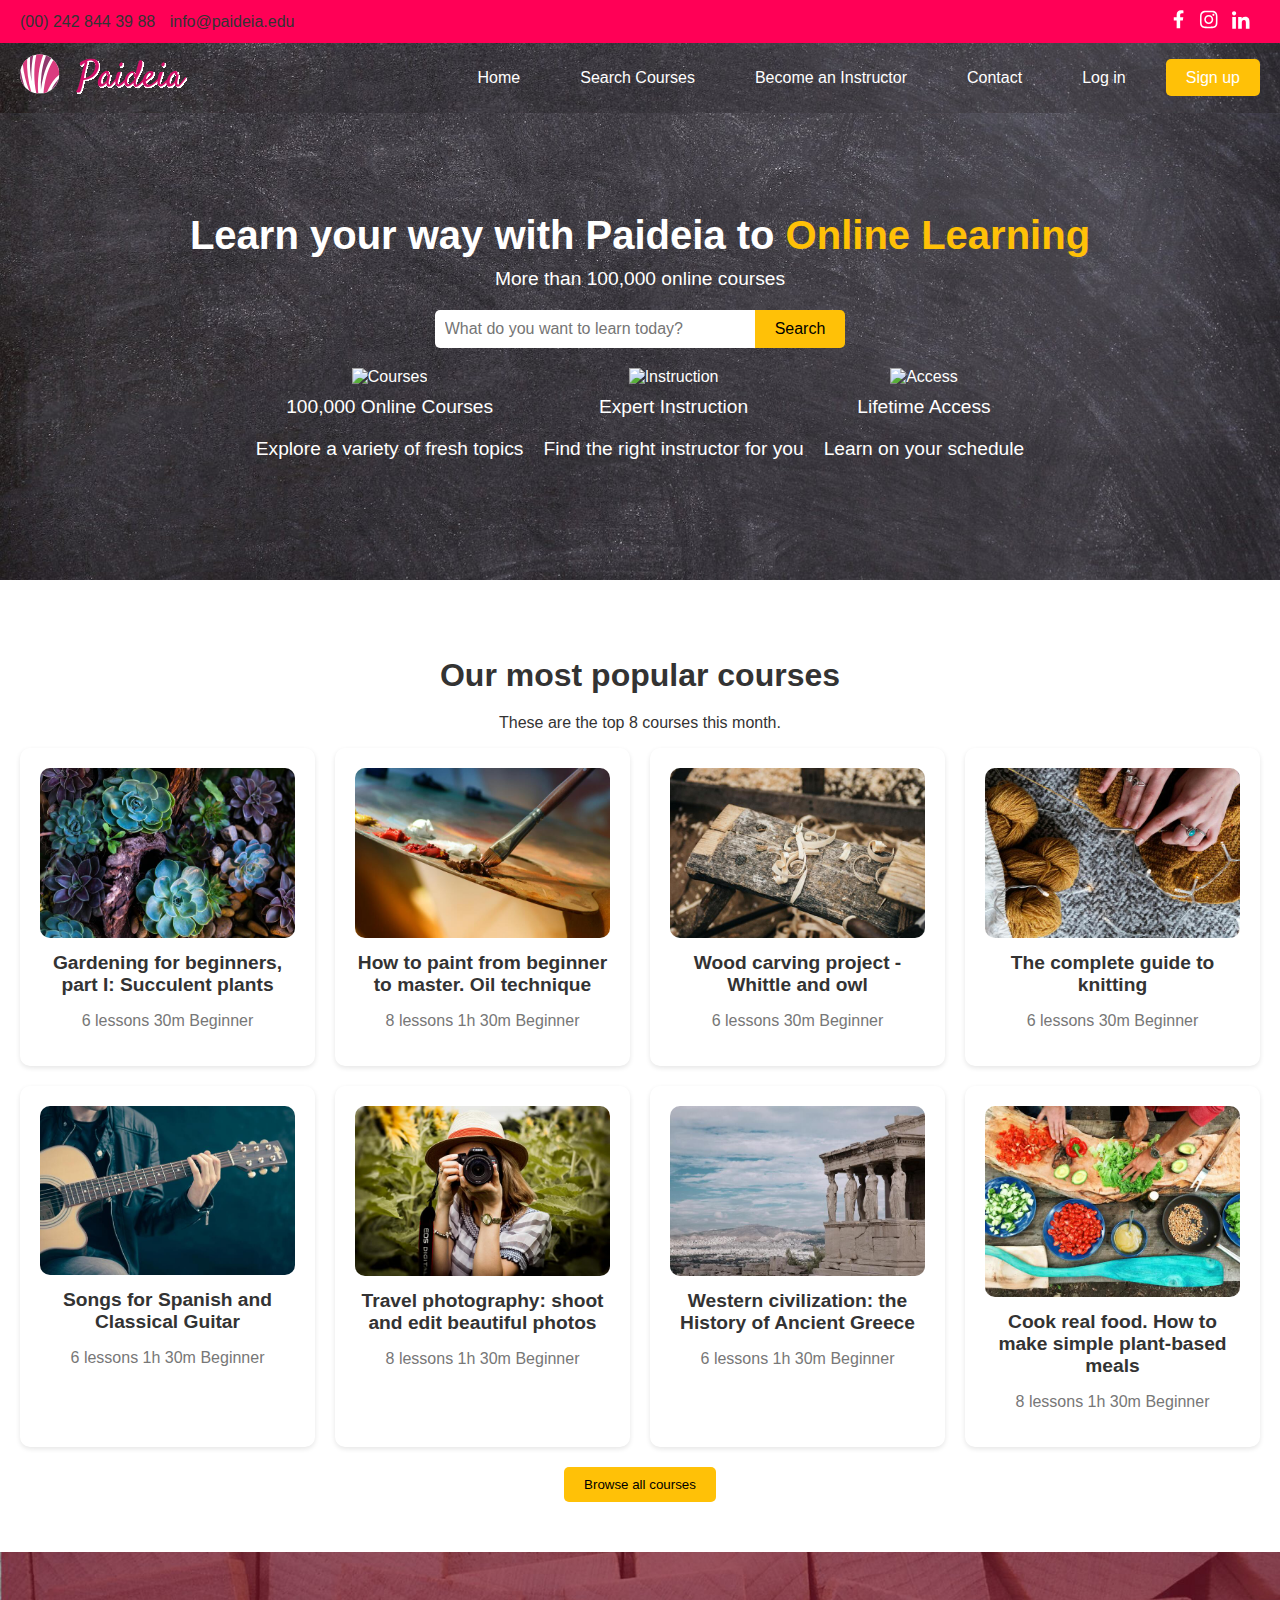
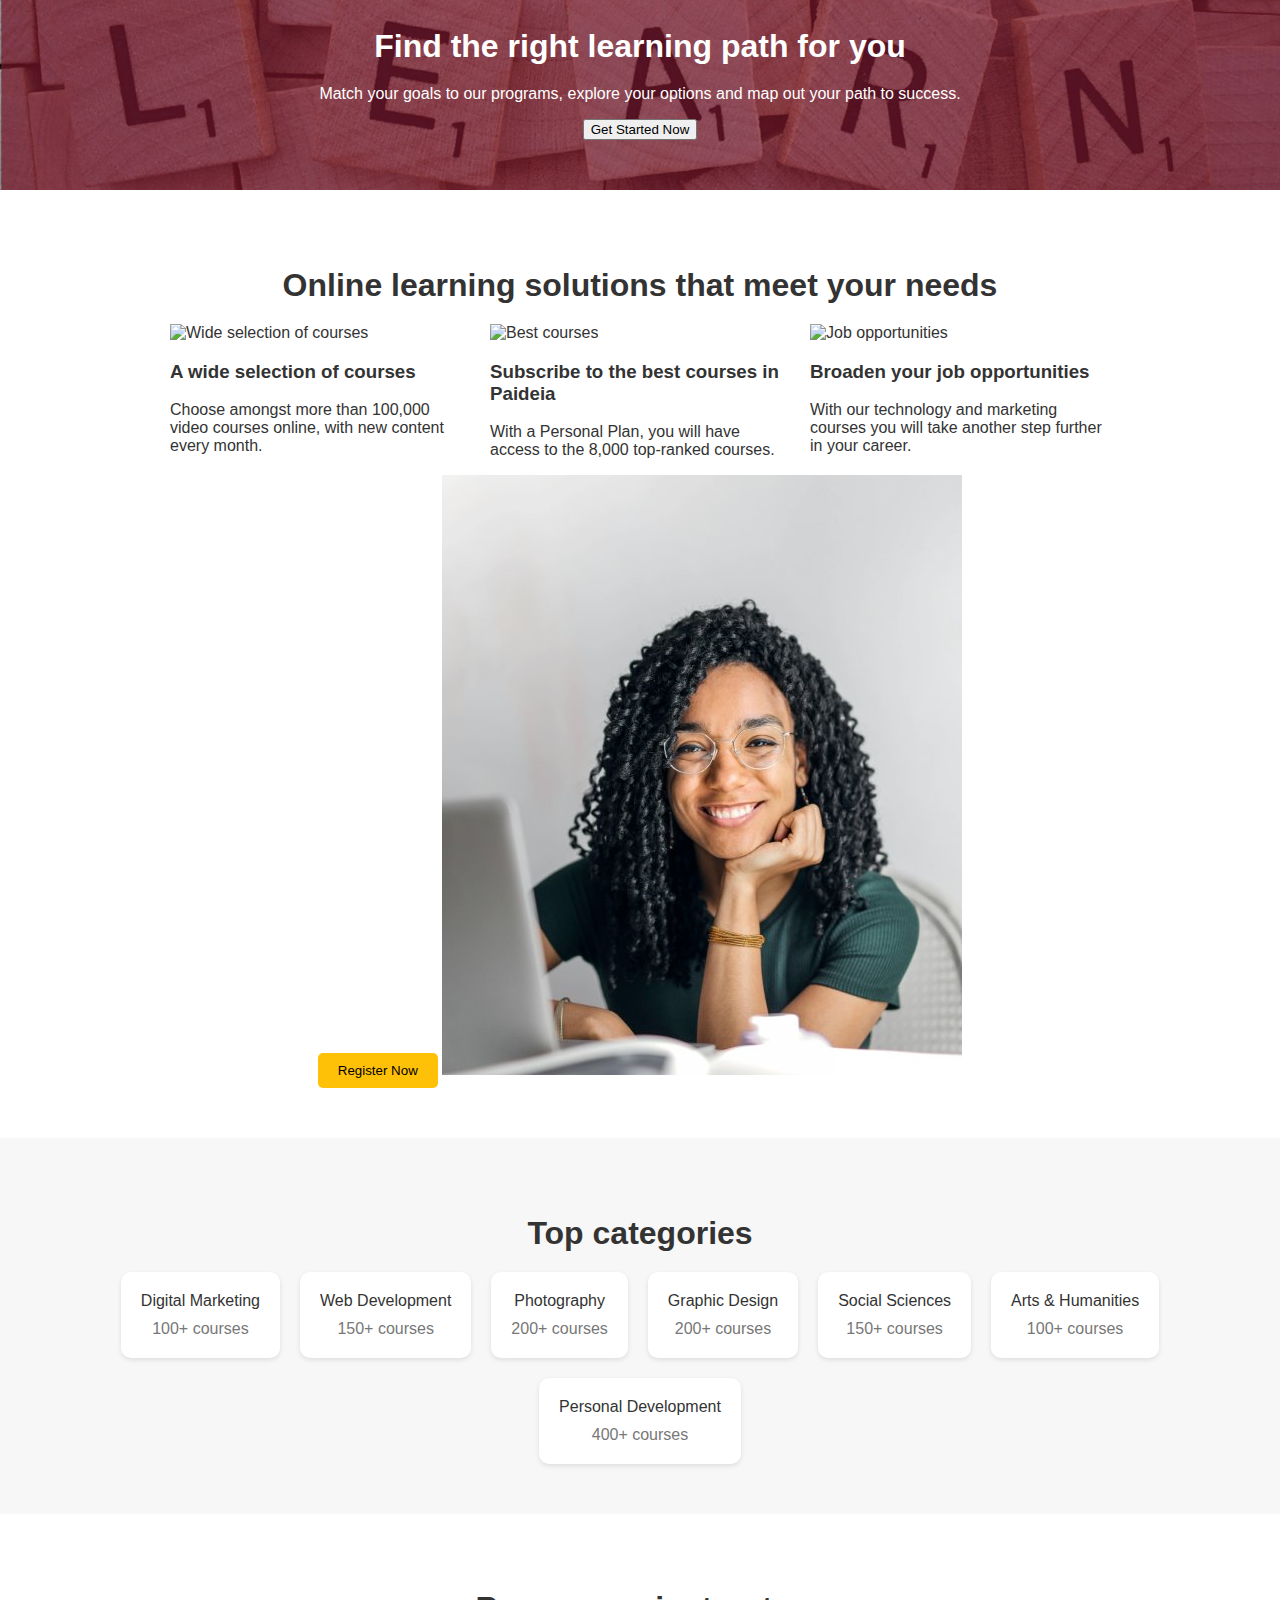
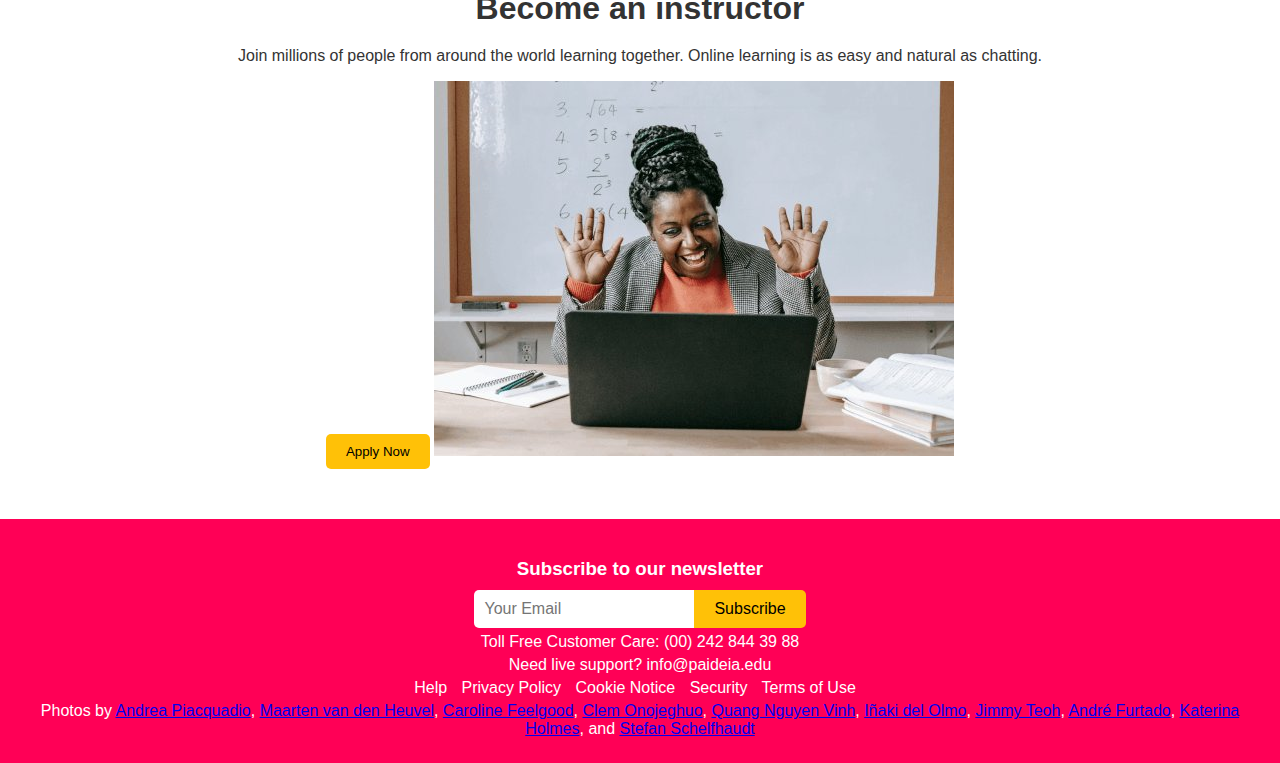
==== index.html @ 55b6c6ba "Initial Commit" ====
<!DOCTYPE html>
<html lang="en">
<head>
    <meta charset="UTF-8">
    <meta name="viewport" content="width=device-width, initial-scale=1.0">
    <title>Paideia - Online Learning</title>
    <link rel="stylesheet" href="css/index.css">
    <link rel="icon" type="image/png" href="img/favicon.png"/>
</head>
<body>
    <header>
        <div class="top-bar">
            <div class="contact-info">
                <span>(00) 242 844 39 88</span>
                <span>info@paideia.edu</span>
            </div>
            <div class="social-media">
                <a href="https://www.facebook.com/paideia"><img src="img/facebook.svg" alt="Facebook"></a>
                <a href="https://www.instagram.com/@paideia"><img src="img/instagram.svg" alt="Instagram"></a>
                <a href="https://www.linkedin.com/paideia"><img src="img/linkedin.svg" alt="LinkedIn"></a>
            </div>
        </div>
        <nav>
            <img src="img/logo-paideia.svg" alt="Paideia Logo" class="logo">
            <ul>
                <li><a href="#">Home</a></li>
                <li><a href="#">Search Courses</a></li>
                <li><a href="become-an-instructor.html">Become an Instructor</a></li>
                <li><a href="contact.html">Contact</a></li>
                <li><a href="#">Log in</a></li>
                <li><a href="#" class="signup">Sign up</a></li>
            </ul>
        </nav>
    </header>
    <main>
        <section class="hero">
            <h1>Learn your way with Paideia to <span>Online Learning</span></h1>
            <p>More than 100,000 online courses</p>
            <form class="search-form">
                <input type="text" placeholder="What do you want to learn today?">
                <button type="submit">Search</button>
            </form>
            <div class="features">
                <div>
                    <img src="img/courses-icon.png" alt="Courses">
                    <p>100,000 Online Courses</p>
                    <p>Explore a variety of fresh topics</p>
                </div>
                <div>
                    <img src="img/instruction-icon.png" alt="Instruction">
                    <p>Expert Instruction</p>
                    <p>Find the right instructor for you</p>
                </div>
                <div>
                    <img src="img/access-icon.png" alt="Access">
                    <p>Lifetime Access</p>
                    <p>Learn on your schedule</p>
                </div>
            </div>
        </section>
        <section class="popular-courses">
            <h2>Our most popular courses</h2>
            <p>These are the top 8 courses this month.</p>
            <div class="courses">
                <div class="course">
                    <img src="img/gardening.jpg" alt="Gardening for beginners">
                    <h3>Gardening for beginners, part I: Succulent plants</h3>
                    <p>6 lessons <span>30m</span> <span>Beginner</span></p>
                </div>
                <div class="course">
                    <img src="img/painting.jpg" alt="How to paint">
                    <h3>How to paint from beginner to master. Oil technique</h3>
                    <p>8 lessons <span>1h 30m</span> <span>Beginner</span></p>
                </div>
                <div class="course">
                    <img src="img/wood-carving.jpg" alt="Wood carving project">
                    <h3>Wood carving project - Whittle and owl</h3>
                    <p>6 lessons <span>30m</span> <span>Beginner</span></p>
                </div>
                <div class="course">
                    <img src="img/knitting.jpg" alt="Knitting">
                    <h3>The complete guide to knitting</h3>
                    <p>6 lessons <span>30m</span> <span>Beginner</span></p>
                </div>
                <div class="course">
                    <img src="img/guitar.jpg" alt="Songs for Spanish and Classical Guitar">
                    <h3>Songs for Spanish and Classical Guitar</h3>
                    <p>6 lessons <span>1h 30m</span> <span>Beginner</span></p>
                </div>
                <div class="course">
                    <img src="img/photography.jpg" alt="Travel photography">
                    <h3>Travel photography: shoot and edit beautiful photos</h3>
                    <p>8 lessons <span>1h 30m</span> <span>Beginner</span></p>
                </div>
                <div class="course">
                    <img src="img/ancient-history.jpg" alt="Western civilization">
                    <h3>Western civilization: the History of Ancient Greece</h3>
                    <p>6 lessons <span>1h 30m</span> <span>Beginner</span></p>
                </div>
                <div class="course">
                    <img src="img/healthy-cooking.jpg" alt="Cook real food">
                    <h3>Cook real food. How to make simple plant-based meals</h3>
                    <p>8 lessons <span>1h 30m</span> <span>Beginner</span></p>
                </div>
            </div>
            <button class="browse-all">Browse all courses</button>
        </section>
        <section class="learning-path">
            <h2>Find the right learning path for you</h2>
            <p>Match your goals to our programs, explore your options and map out your path to success.</p>
            <button>Get Started Now</button>
        </section>
        <section class="solutions">
            <h2>Online learning solutions that meet your needs</h2>
            <div class="solutions-content">
                <div class="solution">
                    <img src="img/selection-icon.png" alt="Wide selection of courses">
                    <h3>A wide selection of courses</h3>
                    <p>Choose amongst more than 100,000 video courses online, with new content every month.</p>
                </div>
                <div class="solution">
                    <img src="img/best-courses-icon.png" alt="Best courses">
                    <h3>Subscribe to the best courses in Paideia</h3>
                    <p>With a Personal Plan, you will have access to the 8,000 top-ranked courses.</p>
                </div>
                <div class="solution">
                    <img src="img/job-opportunities-icon.png" alt="Job opportunities">
                    <h3>Broaden your job opportunities</h3>
                    <p>With our technology and marketing courses you will take another step further in your career.</p>
                </div>
            </div>
            <button class="register-now">Register Now</button>
            <img src="img/student.jpg" alt="Student">
        </section>
        <section class="categories">
            <h2>Top categories</h2>
            <div class="category-list">
                <div class="category">Digital Marketing <span>100+ courses</span></div>
                <div class="category">Web Development <span>150+ courses</span></div>
                <div class="category">Photography <span>200+ courses</span></div>
                <div class="category">Graphic Design <span>200+ courses</span></div>
                <div class="category">Social Sciences <span>150+ courses</span></div>
                <div class="category">Arts & Humanities <span>100+ courses</span></div>
                <div class="category">Personal Development <span>400+ courses</span></div>
            </div>
        </section>
        <section class="instructor">
            <h2>Become an instructor</h2>
            <p>Join millions of people from around the world learning together. Online learning is as easy and natural as chatting.</p>
            <button>Apply Now</button>
            <img src="img/instructor.jpg" alt="Instructor">
        </section>
    </main>
    <footer>
        <div class="newsletter">
            <h3>Subscribe to our newsletter</h3>
            <form class="newsletter-form">
                <input type="email" placeholder="Your Email">
                <button type="submit">Subscribe</button>
            </form>
        </div>
        <div class="footer-info">
            <p>Toll Free Customer Care: (00) 242 844 39 88</p>
            <p>Need live support? info@paideia.edu</p>
        </div>
        <div class="footer-links">
            <a href="#">Help</a>
            <a href="#">Privacy Policy</a>
            <a href="#">Cookie Notice</a>
            <a href="#">Security</a>
            <a href="#">Terms of Use</a>
        </div>
        <div class="photo-credits">
            <p>Photos by
                <a href="https://www.pexels.com/es-es/foto/feliz-mujer-etnica-sentada-a-la-mesa-con-el-portatil-3769021/">Andrea Piacquadio</a>, 
                <a href="https://www.pexels.com/es-es/foto/persona-sosteniendo-vegetales-en-rodajas-2284166/">Maarten van den Heuvel</a>, 
                <a href="https://www.pexels.com/es-es/foto/foto-de-persona-sosteniendo-rollo-de-hilo-marron-3654772/">Caroline Feelgood</a>, 
                <a href="https://www.pexels.com/es-es/foto/triturar-madera-marron-175709/">Clem Onojeghuo</a>, 
                <a href="https://www.pexels.com/es-es/foto/plantas-suculentas-verdes-y-moradas-2132240/">Quang Nguyen Vinh</a>, 
                <a href="https://www.pexels.com/es-es/foto/fotografia-de-foco-superficial-de-pincel-102127/">Iñaki del Olmo</a>, 
                <a href="https://www.pexels.com/es-es/foto/templo-griego-antiguo-951531/">Jimmy Teoh</a>, 
                <a href="https://www.pexels.com/es-es/foto/fotografia-de-enfoque-selectivo-de-mujer-sosteniendo-camara-reflex-digital-1264210/">André Furtado</a>, 
                <a href="https://www.pexels.com/es-es/foto/hombre-en-chaqueta-de-traje-marron-con-anteojos-con-marco-negro-5212317/">Katerina Holmes</a>, and
                <a href="https://www.pexels.com/es-es/foto/feliz-mujer-negra-usando-laptop-para-trabajo-en-linea-5905713/">Stefan Schelfhaudt</a>
            </p>
        </div>
    </footer>
</body>
</html>
---- css/index.css ----
body {
    margin: 0;
    font-family: 'Arial', sans-serif;
    color: #333;
}

.top-bar {
    background-color: #f7f7f7;
    padding: 10px 20px;
    display: flex;
    justify-content: space-between;
    align-items: center;
}

.contact-info span, .social-media a {
    margin-right: 10px;
}

header .top-bar {
    background-color: #ff0056;
}

nav {
    padding: 10px 20px;
    display: flex;
    justify-content: space-between;
    align-items: center;
}

nav .logo {
    height: 50px;
}

nav ul {
    list-style: none;
    margin: 0;
    padding: 0;
    display: flex;
    gap: 20px;
}

nav ul li a {
    color: #fff;
    text-decoration: none;
    padding: 10px 20px;
}

nav ul li a.signup {
    background-color: #ffc107;
    border-radius: 5px;
}

.hero {
    text-align: center;
    padding: 100px 20px;
    color: #fff;
}

.hero, header nav {
    background-image: url('../img/blackboard.jpg');
    background-size: cover;
    background-position: center;
}

.hero h1 {
    font-size: 2.5em;
    margin: 0;
}

.hero h1 span {
    color: #ffc107;
}

.hero p {
    font-size: 1.2em;
    margin: 10px 0 20px;
}

.search-form {
    display: flex;
    justify-content: center;
    margin-bottom: 20px;
}

.search-form input {
    padding: 10px;
    font-size: 1em;
    width: 300px;
    border: none;
    border-radius: 5px 0 0 5px;
}

.search-form button {
    padding: 10px 20px;
    font-size: 1em;
    background-color: #ffc107;
    border: none;
    border-radius: 0 5px 5px 0;
    cursor: pointer;
}

.features {
    display: flex;
    justify-content: center;
    gap: 20px;
    margin-top: 20px;
}

.features div {
    text-align: center;
}

.features img {
    width: 50px;
    height: 50px;
}

.popular-courses {
    padding: 50px 20px;
    text-align: center;
}

.popular-courses h2 {
    font-size: 2em;
    margin-bottom: 20px;
}

.courses {
    display: grid;
    grid-template-columns: repeat(auto-fit, minmax(250px, 1fr));
    gap: 20px;
}

.course {
    background-color: #fff;
    padding: 20px;
    border-radius: 10px;
    box-shadow: 0 2px 5px rgba(0, 0, 0, 0.1);
}

.course img {
    width: 100%;
    border-radius: 10px;
}

.course h3 {
    font-size: 1.2em;
    margin: 10px 0;
}

.course p {
    color: #777;
}

.browse-all {
    padding: 10px 20px;
    background-color: #ffc107;
    border: none;
    border-radius: 5px;
    cursor: pointer;
    margin-top: 20px;
}

.learning-path {
    background-image: url(../img/learn-path.jpg);
    background-size: cover;
    background-position: center;
    padding: 50px 20px;
    text-align: center;
    color: white;
}

.learning-path h2 {
    font-size: 2em;
    margin-bottom: 20px;
}

.solutions {
    padding: 50px 20px;
    text-align: center;
}

.solutions h2 {
    font-size: 2em;
    margin-bottom: 20px;
}

.solutions-content {
    display: flex;
    justify-content: center;
    gap: 20px;
    flex-wrap: wrap;
}

.solution {
    max-width: 300px;
    text-align: left;
}

.solution img {
    width: 50px;
    height: 50px;
}

.register-now {
    padding: 10px 20px;
    background-color: #ffc107;
    border: none;
    border-radius: 5px;
    cursor: pointer;
    margin-top: 20px;
}

.categories {
    background-color: #f7f7f7;
    padding: 50px 20px;
    text-align: center;
}

.categories h2 {
    font-size: 2em;
    margin-bottom: 20px;
}

.category-list {
    display: flex;
    justify-content: center;
    gap: 20px;
    flex-wrap: wrap;
}

.category {
    background-color: #fff;
    padding: 20px;
    border-radius: 10px;
    box-shadow: 0 2px 5px rgba(0, 0, 0, 0.1);
    max-width: 200px;
    text-align: center;
}

.category span {
    display: block;
    color: #777;
    margin-top: 10px;
}

.instructor {
    padding: 50px 20px;
    text-align: center;
}

.instructor h2 {
    font-size: 2em;
    margin-bottom: 20px;
}

.instructor button {
    padding: 10px 20px;
    background-color: #ffc107;
    border: none;
    border-radius: 5px;
    cursor: pointer;
    margin-top: 20px;
}

footer {
    background-color: #ff0056;
    color: #fff;
    padding: 20px;
    text-align: center;
}

.newsletter {
    display: flex;
    flex-direction: column;
    align-items: center;
}

.newsletter h3 {
    margin-bottom: 10px;
}

.newsletter-form {
    display: flex;
}

.newsletter-form input {
    padding: 10px;
    font-size: 1em;
    width: 200px;
    border: none;
    border-radius: 5px 0 0 5px;
}

.newsletter-form button {
    padding: 10px 20px;
    font-size: 1em;
    background-color: #ffc107;
    border: none;
    border-radius: 0 5px 5px 0;
    cursor: pointer;
}

.footer-info p, .footer-links a, .photo-credits p {
    margin: 5px 0;
}

.footer-links a {
    color: #fff;
    text-decoration: none;
    margin-right: 10px;
}

.footer-links a:hover {
    text-decoration: underline;
}
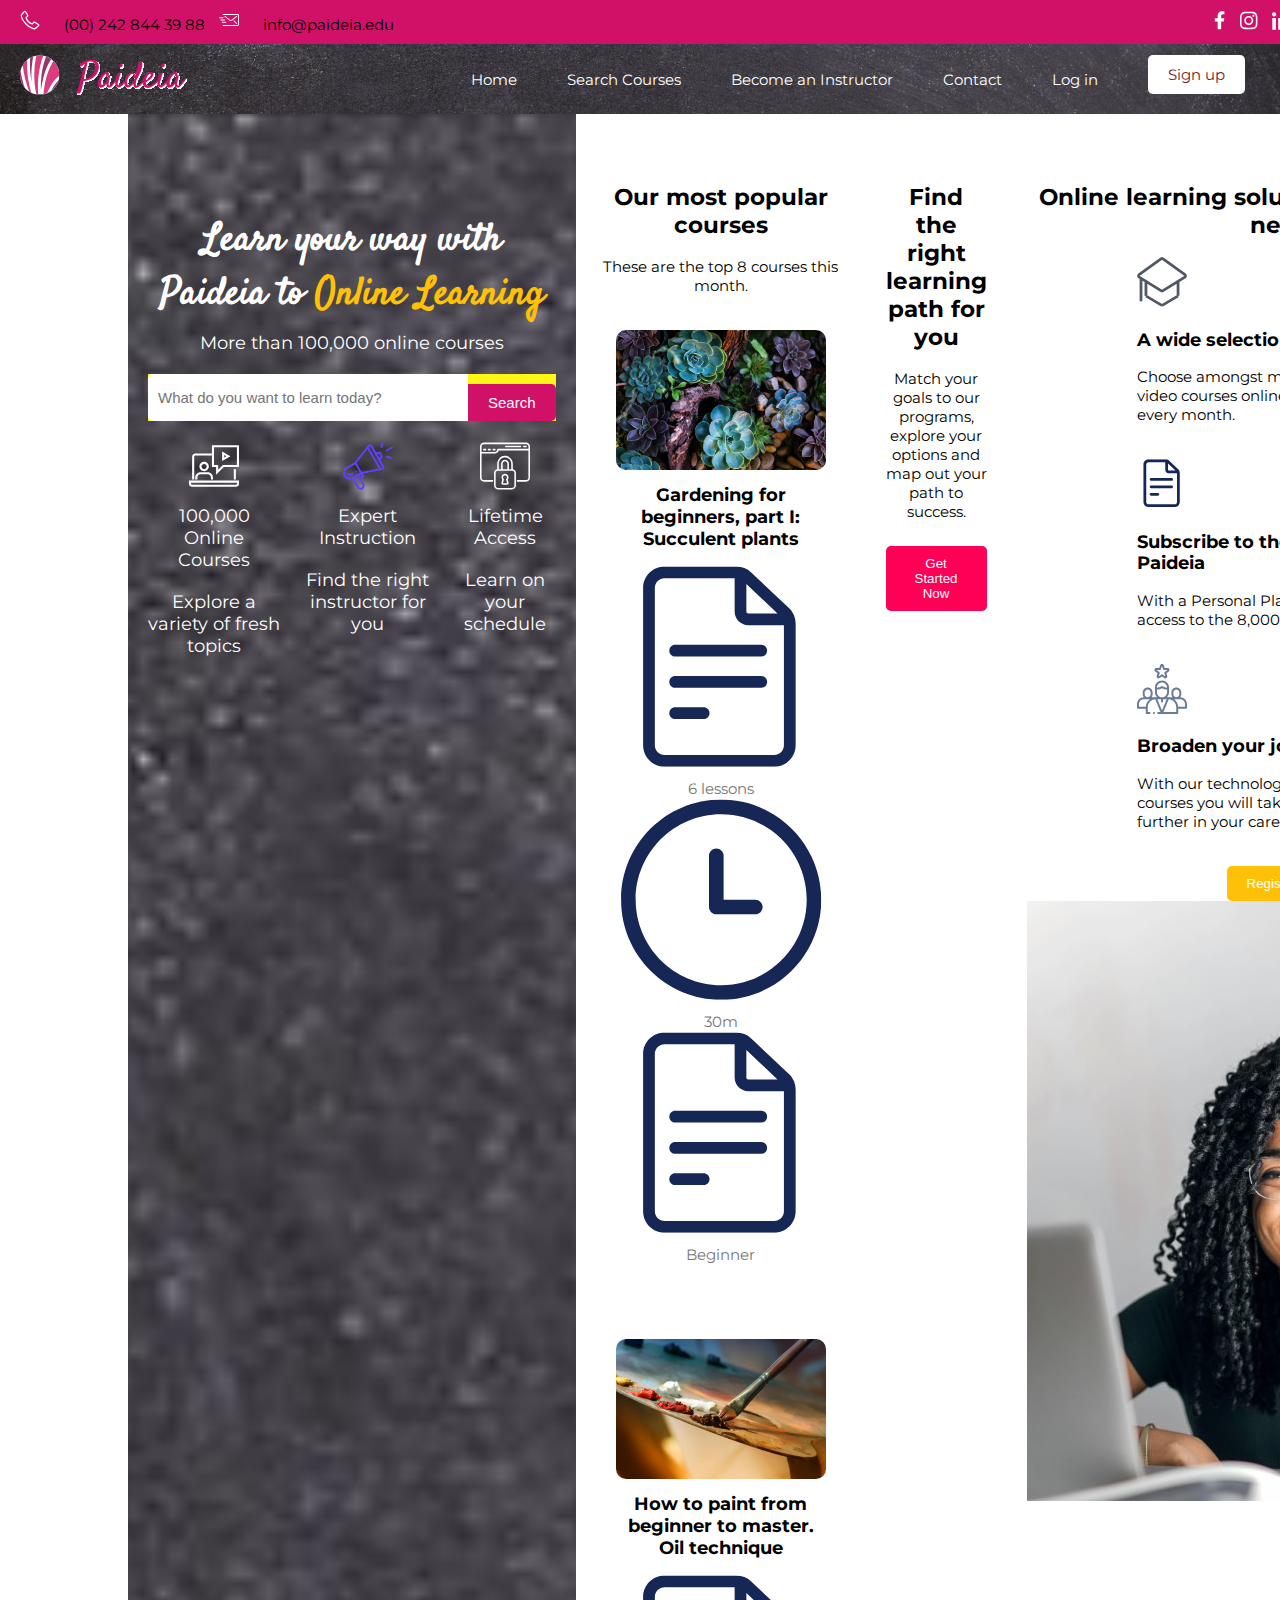
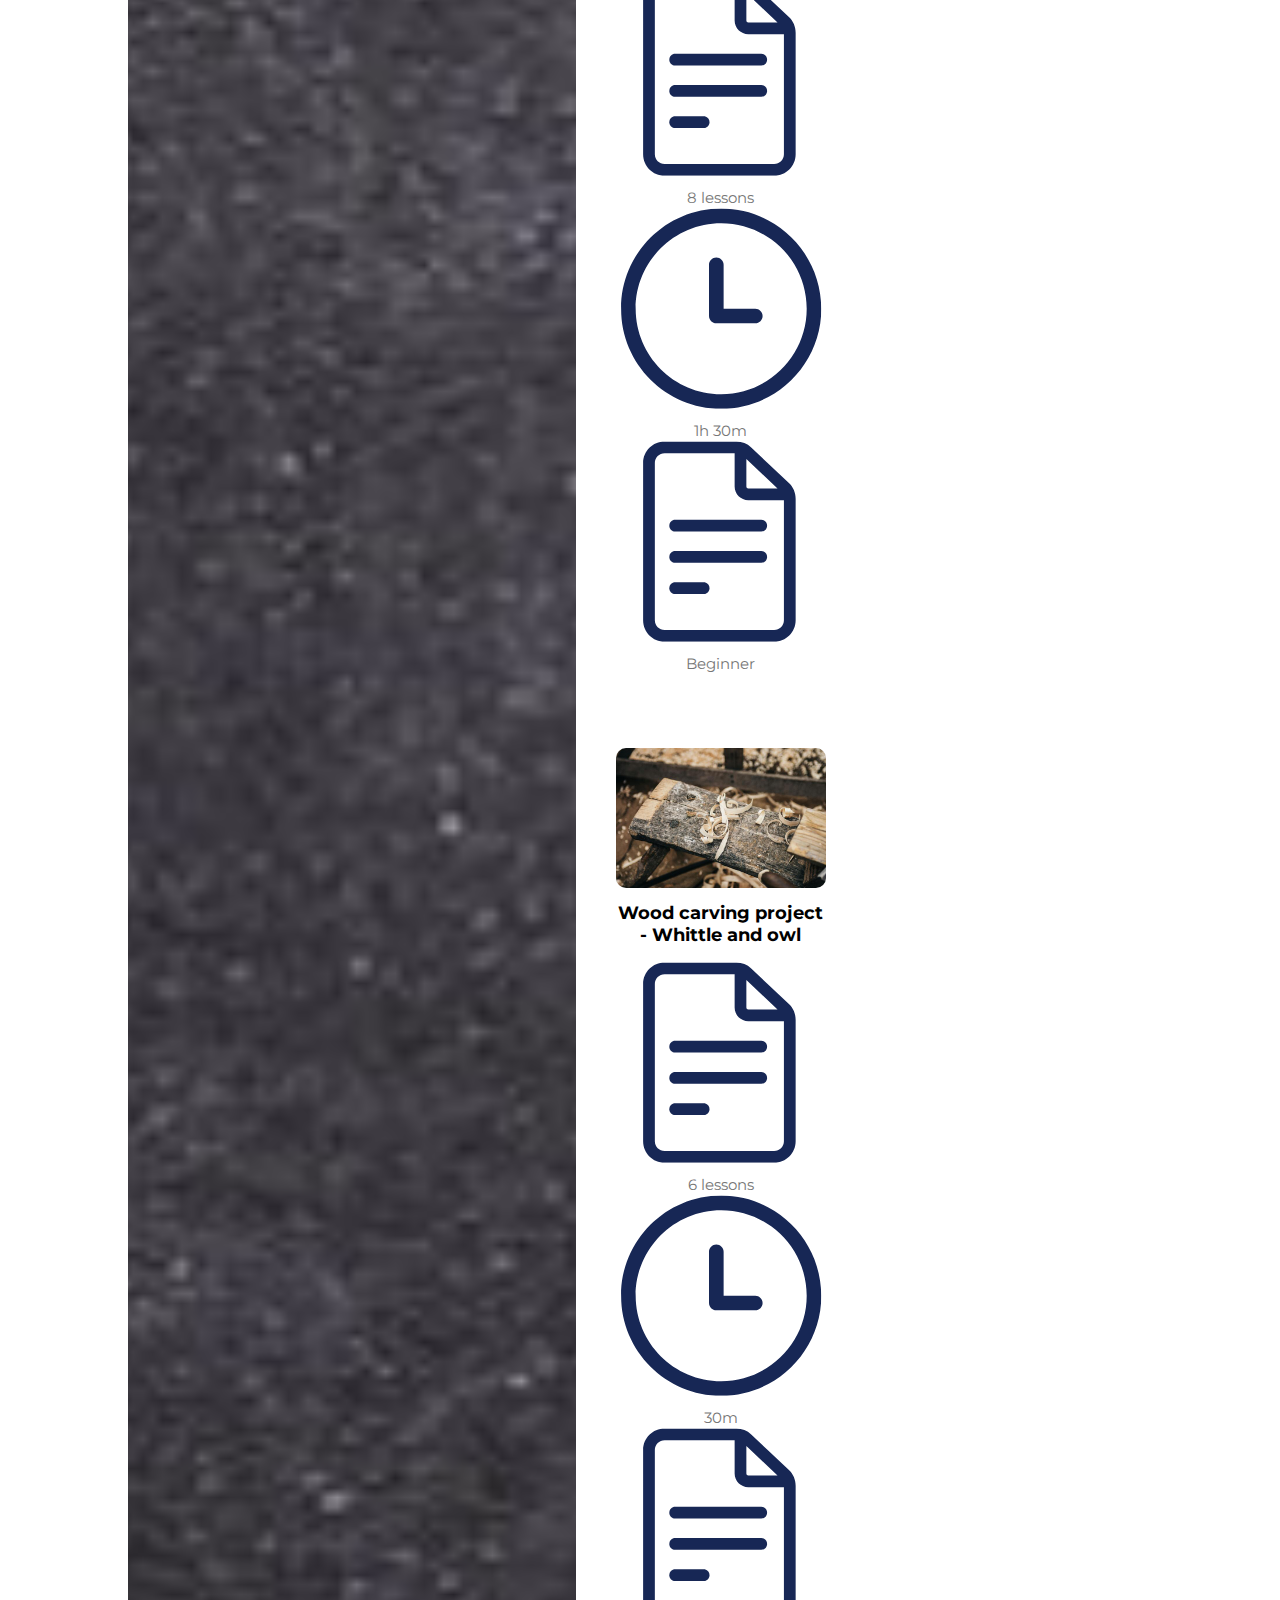
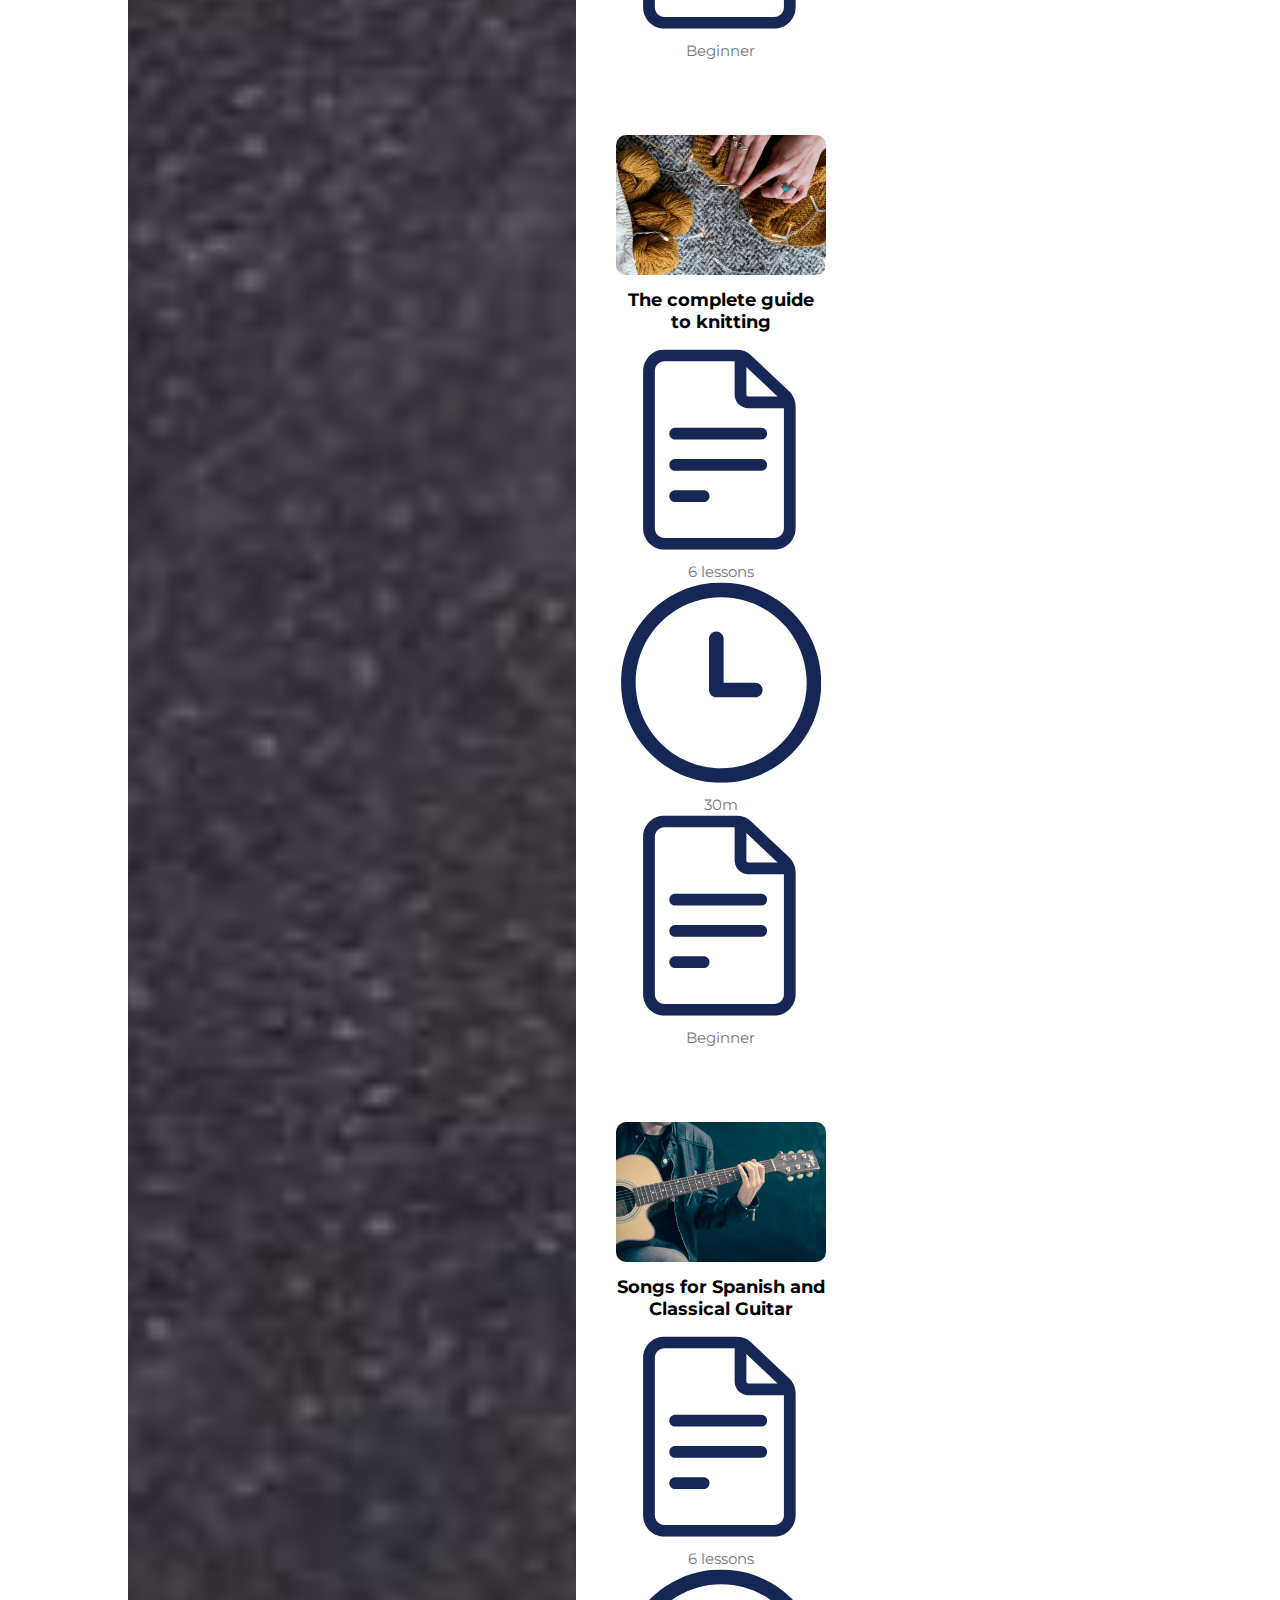
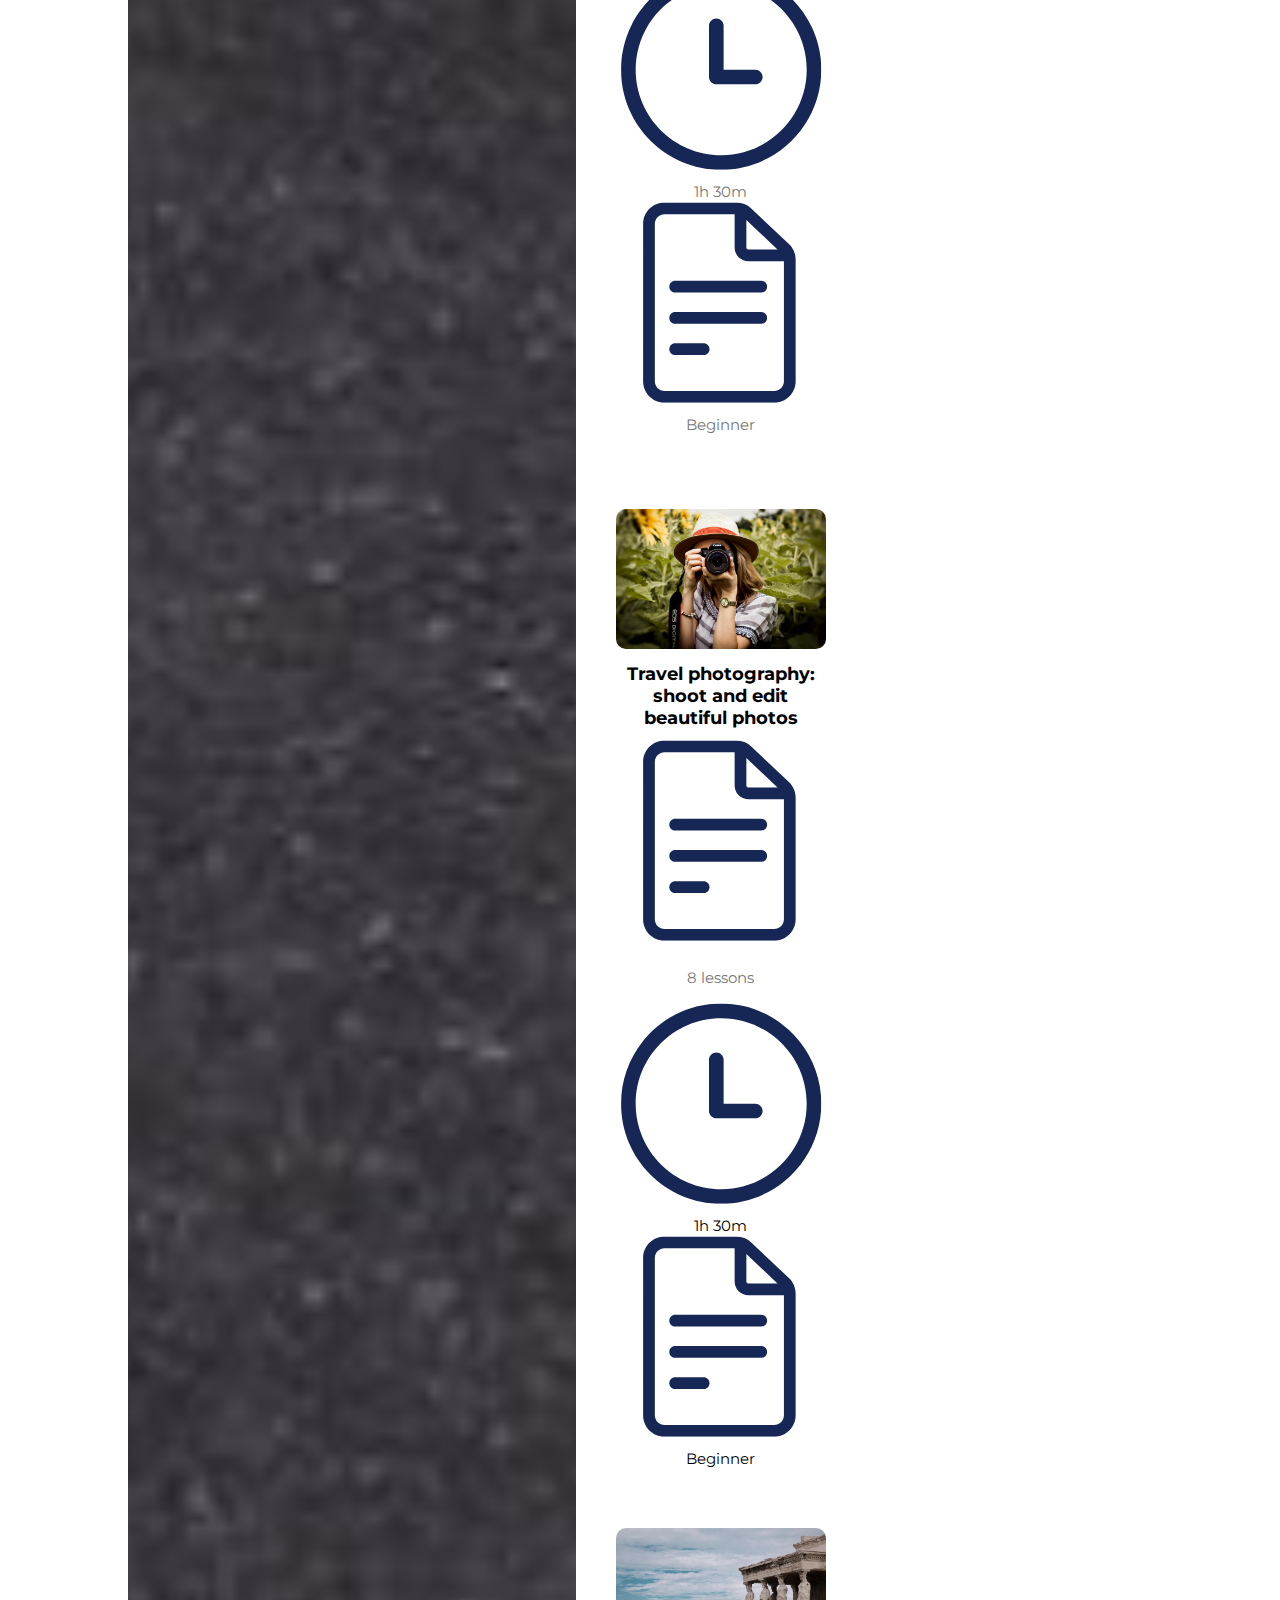
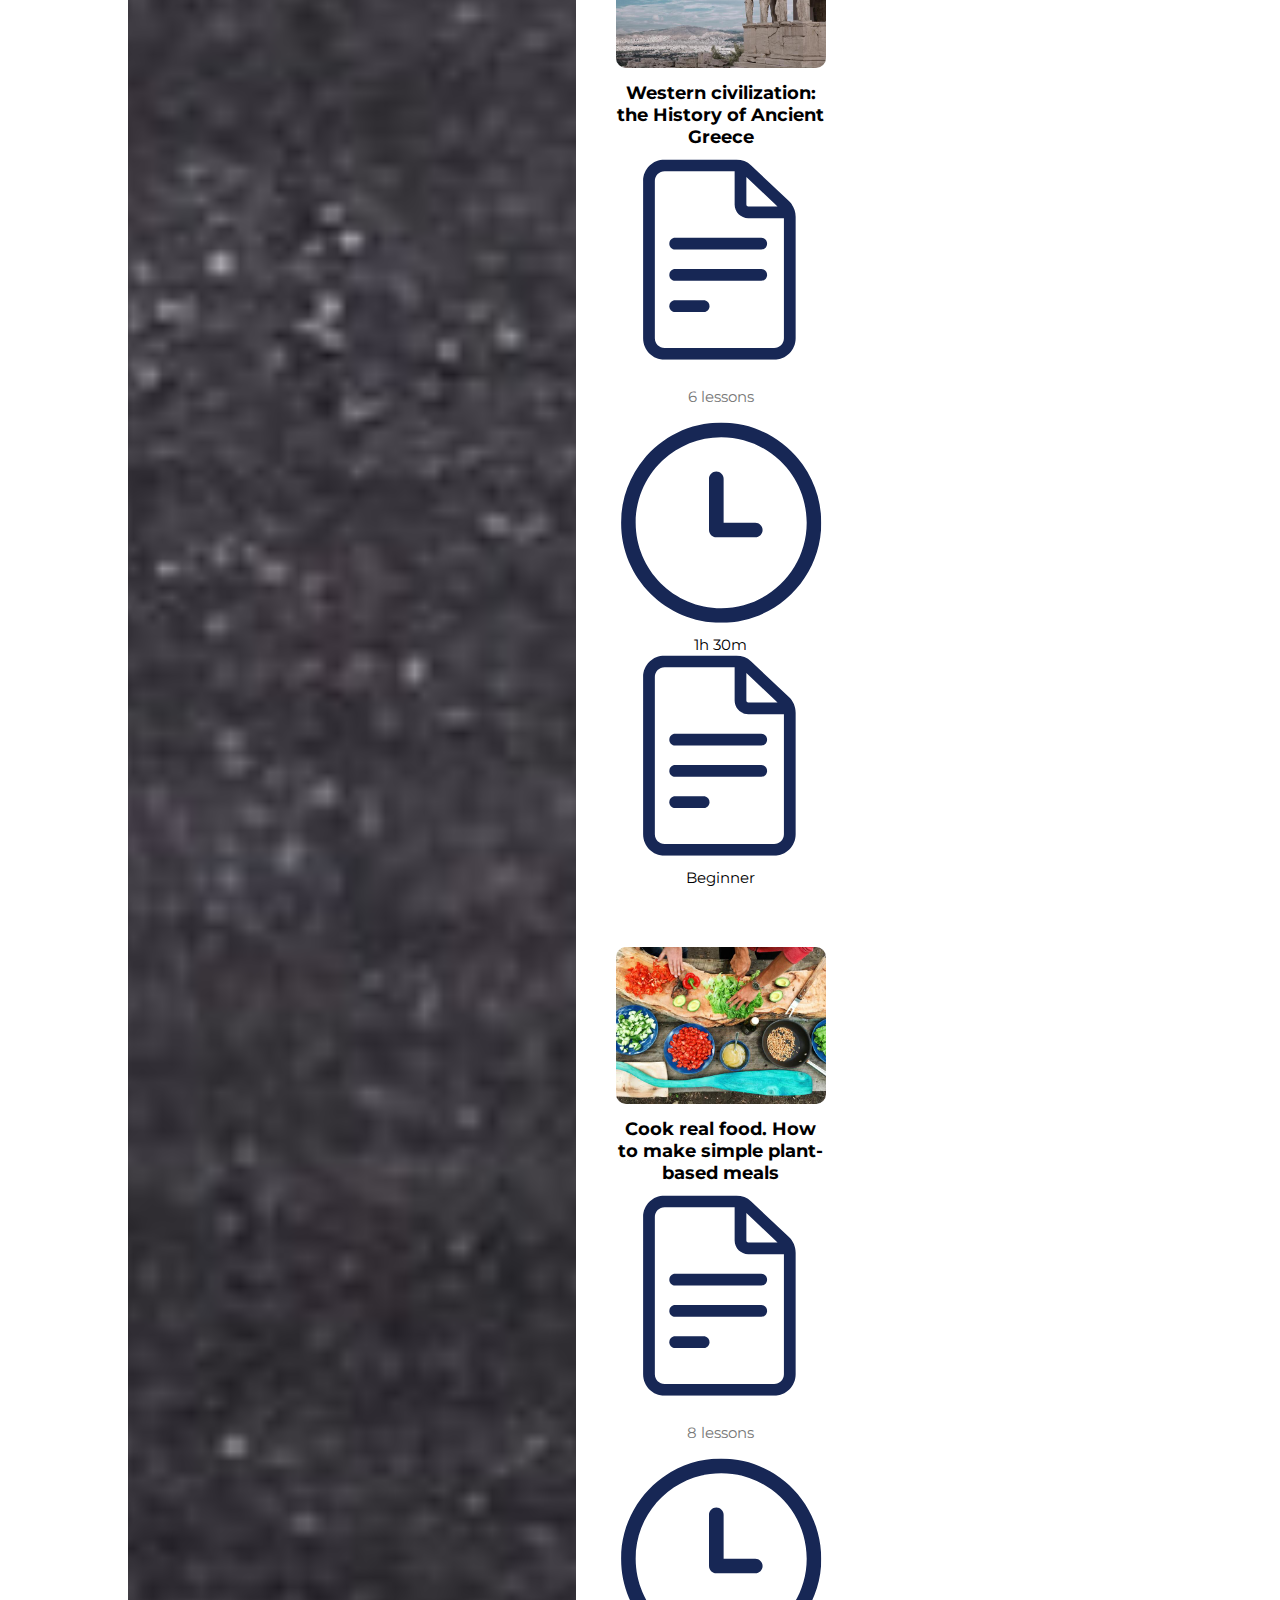
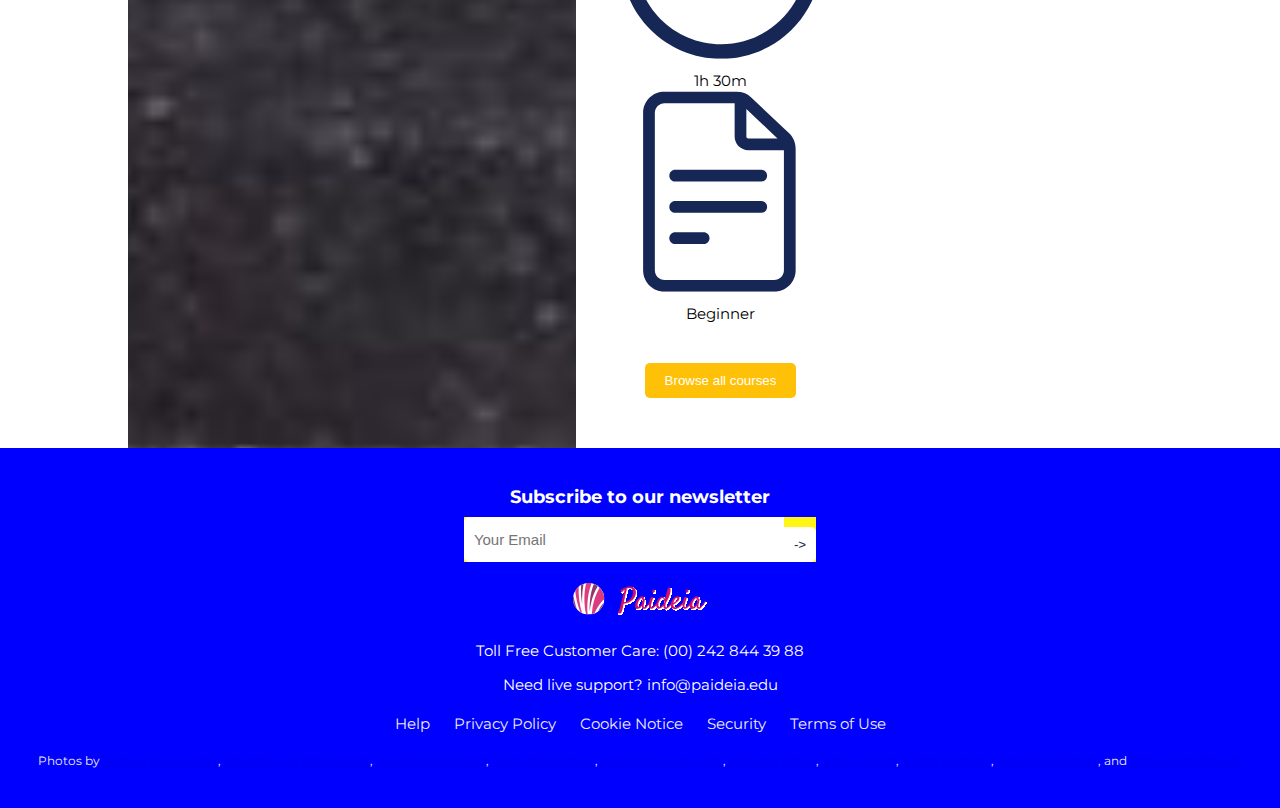
==== commit 38674bcf: "Test commit" ====
--- a/index.html
+++ b/index.html
@@ -4,14 +4,20 @@
     <meta charset="UTF-8">
     <meta name="viewport" content="width=device-width, initial-scale=1.0">
     <title>Paideia - Online Learning</title>
-    <link rel="stylesheet" href="css/index.css">
-    <link rel="icon" type="image/png" href="img/favicon.png"/>
+    <link rel="stylesheet" href="css/estilos.css">
+    <link rel="icon" type="image/png" href="img/favicon.png">
+    <link rel="preconnect" href="https://fonts.googleapis.com">
+    <link rel="preconnect" href="https://fonts.gstatic.com" crossorigin>
+    <link href="https://fonts.googleapis.com/css2?family=Montserrat:wght@400,500,700&display=swap" rel="stylesheet">
+    <link href="https://fonts.googleapis.com/css2?family=Satisfy&display=swap" rel="stylesheet">
 </head>
 <body>
     <header>
         <div class="top-bar">
             <div class="contact-info">
+                <img src="img/phone.svg" alt="Phone icon">
                 <span>(00) 242 844 39 88</span>
+                <img src="img/mail.svg" alt="Mail icon">
                 <span>info@paideia.edu</span>
             </div>
             <div class="social-media">
@@ -24,7 +30,7 @@
             <img src="img/logo-paideia.svg" alt="Paideia Logo" class="logo">
             <ul>
                 <li><a href="#">Home</a></li>
-                <li><a href="#">Search Courses</a></li>
+                <li><a href="#search-form">Search Courses</a></li>
                 <li><a href="become-an-instructor.html">Become an Instructor</a></li>
                 <li><a href="contact.html">Contact</a></li>
                 <li><a href="#">Log in</a></li>
@@ -42,17 +48,17 @@
             </form>
             <div class="features">
                 <div>
-                    <img src="img/courses-icon.png" alt="Courses">
+                    <img src="img/online-training.svg" alt="Courses">
                     <p>100,000 Online Courses</p>
                     <p>Explore a variety of fresh topics</p>
                 </div>
                 <div>
-                    <img src="img/instruction-icon.png" alt="Instruction">
+                    <img src="img/promotion.svg" alt="Instruction">
                     <p>Expert Instruction</p>
                     <p>Find the right instructor for you</p>
                 </div>
                 <div>
-                    <img src="img/access-icon.png" alt="Access">
+                    <img src="img/access.svg" alt="Access">
                     <p>Lifetime Access</p>
                     <p>Learn on your schedule</p>
                 </div>
@@ -65,42 +71,87 @@
                 <div class="course">
                     <img src="img/gardening.jpg" alt="Gardening for beginners">
                     <h3>Gardening for beginners, part I: Succulent plants</h3>
-                    <p>6 lessons <span>30m</span> <span>Beginner</span></p>
+                    <p>
+                        <img src="img/lessons.svg" alt="Lessons icon">
+                        6 lessons
+                        <img src="img/duration.svg" alt="Lessons icon">
+                        <span>30m</span>
+                        <img src="img/lessons.svg" alt="Lessons icon">
+                        <span>Beginner</span></p>
                 </div>
                 <div class="course">
                     <img src="img/painting.jpg" alt="How to paint">
                     <h3>How to paint from beginner to master. Oil technique</h3>
-                    <p>8 lessons <span>1h 30m</span> <span>Beginner</span></p>
+                    <p>
+                        <img src="img/lessons.svg" alt="Lessons icon">
+                        8 lessons 
+                        <img src="img/duration.svg" alt="Duration icon">
+                        <span>1h 30m</span>
+                        <img src="img/lessons.svg" alt="Lessons icon">
+                        <span>Beginner</span></p>
                 </div>
                 <div class="course">
                     <img src="img/wood-carving.jpg" alt="Wood carving project">
                     <h3>Wood carving project - Whittle and owl</h3>
-                    <p>6 lessons <span>30m</span> <span>Beginner</span></p>
+                    <p>
+                        <img src="img/lessons.svg" alt="Lessons icon">
+                        6 lessons
+                        <img src="img/duration.svg" alt="Duration icon">
+                        <span>30m</span>
+                        <img src="img/lessons.svg" alt="Lessons icon">
+                        <span>Beginner</span></p>
                 </div>
                 <div class="course">
                     <img src="img/knitting.jpg" alt="Knitting">
                     <h3>The complete guide to knitting</h3>
-                    <p>6 lessons <span>30m</span> <span>Beginner</span></p>
+                    <p>
+                        <img src="img/lessons.svg" alt="Lessons icon">
+                        6 lessons
+                        <img src="img/duration.svg" alt="Duration icon">
+                        <span>30m</span>
+                        <img src="img/lessons.svg" alt="Lessons icon">
+                        <span>Beginner</span></p>
                 </div>
                 <div class="course">
                     <img src="img/guitar.jpg" alt="Songs for Spanish and Classical Guitar">
                     <h3>Songs for Spanish and Classical Guitar</h3>
-                    <p>6 lessons <span>1h 30m</span> <span>Beginner</span></p>
+                    <p>
+                        <img src="img/lessons.svg" alt="Lessons icon">
+                        6 lessons
+                        <img src="img/duration.svg" alt="Duration icon">
+                        <span>1h 30m</span>
+                        <img src="img/lessons.svg" alt="Lessons icon">
+                        <span>Beginner</span></p>
                 </div>
                 <div class="course">
                     <img src="img/photography.jpg" alt="Travel photography">
                     <h3>Travel photography: shoot and edit beautiful photos</h3>
-                    <p>8 lessons <span>1h 30m</span> <span>Beginner</span></p>
+                    <img src="img/lessons.svg" alt="Lessons icon">
+                    <p>8 lessons</p>
+                    <img src="img/duration.svg" alt="Duration icon">
+                    <span>1h 30m</span>
+                    <img src="img/lessons.svg" alt="Lessons icon">
+                    <span>Beginner</span>
                 </div>
                 <div class="course">
                     <img src="img/ancient-history.jpg" alt="Western civilization">
                     <h3>Western civilization: the History of Ancient Greece</h3>
-                    <p>6 lessons <span>1h 30m</span> <span>Beginner</span></p>
+                    <img src="img/lessons.svg" alt="Lessons icon">
+                    <p>6 lessons</p>
+                    <img src="img/duration.svg" alt="Duration icon">
+                    <span>1h 30m</span>
+                    <img src="img/lessons.svg" alt="Lessons icon">
+                    <span>Beginner</span>
                 </div>
                 <div class="course">
                     <img src="img/healthy-cooking.jpg" alt="Cook real food">
                     <h3>Cook real food. How to make simple plant-based meals</h3>
-                    <p>8 lessons <span>1h 30m</span> <span>Beginner</span></p>
+                    <img src="img/lessons.svg" alt="Lessons icon">
+                    <p>8 lessons</p>
+                    <img src="img/duration.svg" alt="Duration icon">
+                    <span>1h 30m</span>
+                    <img src="img/lessons.svg" alt="Lessons icon">
+                    <span>Beginner</span>
                 </div>
             </div>
             <button class="browse-all">Browse all courses</button>
@@ -114,17 +165,17 @@
             <h2>Online learning solutions that meet your needs</h2>
             <div class="solutions-content">
                 <div class="solution">
-                    <img src="img/selection-icon.png" alt="Wide selection of courses">
+                    <img src="img/icon-academic.svg" alt="Wide selection of courses">
                     <h3>A wide selection of courses</h3>
                     <p>Choose amongst more than 100,000 video courses online, with new content every month.</p>
                 </div>
                 <div class="solution">
-                    <img src="img/best-courses-icon.png" alt="Best courses">
+                    <img src="img/lessons.svg" alt="Best courses">
                     <h3>Subscribe to the best courses in Paideia</h3>
                     <p>With a Personal Plan, you will have access to the 8,000 top-ranked courses.</p>
                 </div>
                 <div class="solution">
-                    <img src="img/job-opportunities-icon.png" alt="Job opportunities">
+                    <img src="img/leadership.svg" alt="Job opportunities">
                     <h3>Broaden your job opportunities</h3>
                     <p>With our technology and marketing courses you will take another step further in your career.</p>
                 </div>
@@ -156,10 +207,11 @@
             <h3>Subscribe to our newsletter</h3>
             <form class="newsletter-form">
                 <input type="email" placeholder="Your Email">
-                <button type="submit">Subscribe</button>
+                <button type="submit">-></button>
             </form>
         </div>
         <div class="footer-info">
+            <img src="img/logo-paideia.svg" alt="Paideia Logo" class="logo">
             <p>Toll Free Customer Care: (00) 242 844 39 88</p>
             <p>Need live support? info@paideia.edu</p>
         </div>
--- a/css/estilos.css
+++ b/css/estilos.css
@@ -0,0 +1,482 @@
+:root {
+    --color-principal: #D11067;
+    --granate-oscuro: #7A1628;
+    --amarillo: #FFF616;
+    --amarillo-fondo: #FEFBF4;
+    --color-general: #172655;
+    --gris-oscuro: #333333;
+    --verde-fondo: #DEF5F0;
+    --azul-fondo: #DEF5F0;
+    --naranja-fondo: #DEF5F0;
+    --gris-borde: #EDEDED;
+}
+
+body {
+    font-family: "Montserrat", sans-serif;
+    font-optical-sizing: auto;
+    font-weight: 400;
+    font-style: normal;
+    font-size: 15px;
+
+    margin: 0;
+    padding: 0;
+}
+
+main {
+    padding-left: 10%;
+    padding-right: 10%;
+}
+
+.top-bar,header .top-bar {
+    background-color: var(--color-principal);
+}
+
+.top-bar,nav,nav ul {
+    display: flex
+}
+
+.top-bar,nav {
+    padding: 10px 20px;
+    justify-content: space-between;
+    align-items: center
+}
+
+nav .logo {
+    height: 50px
+}
+
+nav ul {
+    gap: 20px;
+    justify-content: center;
+    margin: 0
+}
+
+nav ul li {
+    margin: 0 15px
+}
+
+nav ul li a.active {
+    border-bottom: 2px solid #ff0056
+}
+
+nav ul li a {
+    color: #fff;
+    text-decoration: none;
+    padding: 15px 0;
+    display: inline-block
+}
+
+.hero {
+    text-align: center;
+    padding: 100px 20px;
+    color: #fff;
+}
+
+.hero,header nav {
+    background-image: url(../img/blackboard.jpg);
+    background-size: cover;
+    background-position: center;
+}
+
+.hero h1 {
+    font-size: 2.5em;
+    margin: 0;
+    font-family: "Satisfy", cursive;
+}
+
+.hero h1 span {
+    color: #ffc107
+}
+
+.course h3, .hero p {
+    font-size: 1.2em;
+    margin: 10px 0 20px
+}
+
+form {
+    background-color: var(--amarillo);
+}
+
+aside.instructor-career-path img {
+    width: 20px;
+}
+
+.search-form, footer .newsletter-form {
+    display: flex;
+    justify-content: center;
+    margin-bottom: 20px
+}
+
+.search-form button {
+    padding: 10px 20px;
+    font-size: 1em;
+    background-color: var(--color-principal);
+    border: 0;
+    border-radius: 0 5px 5px 0;
+    cursor: pointer
+}
+
+.features {
+    display: flex;
+    justify-content: center;
+    gap: 20px;
+    margin-top: 20px
+}
+
+.features div,.popular-courses {
+    text-align: center
+}
+
+.features img {
+    width: 50px;
+    height: 50px
+}
+
+.popular-courses {
+    padding: 50px 20px
+}
+
+.courses {
+    display: grid;
+    grid-template-columns: repeat(auto-fit,minmax(250px,1fr));
+    gap: 20px
+}
+
+.course {
+    background-color: #fff;
+    padding: 20px;
+    border-radius: 10px;
+}
+
+.course img {
+    width: 100%;
+    border-radius: 10px
+}
+
+.course h3 {
+    margin: 10px 0
+}
+
+.course p {
+    color: #777
+}
+
+.browse-all {
+    padding: 10px 20px;
+    background-color: #ffc107;
+    border: 0;
+    border-radius: 5px;
+    cursor: pointer;
+    margin-top: 20px
+}
+
+.learning-path, .solutions {
+    padding: 50px 20px;
+    text-align: center
+}
+
+.solutions-content {
+    display: flex;
+    justify-content: center;
+    gap: 20px;
+    flex-wrap: wrap
+}
+
+.solution {
+    max-width: 300px;
+    text-align: left
+}
+
+.solution img {
+    width: 50px;
+    height: 50px
+}
+
+.instructor button,.register-now {
+    padding: 10px 20px;
+    background-color: #ffc107;
+    border: 0;
+    border-radius: 5px;
+    cursor: pointer;
+    margin-top: 20px
+}
+
+.categories {
+    background-color: #f7f7f7;
+    padding: 50px 20px;
+    text-align: center
+}
+
+.category-list {
+    display: flex;
+    justify-content: center;
+    gap: 20px;
+    flex-wrap: wrap
+}
+
+.category {
+    background-color: #fff;
+    padding: 20px;
+    border-radius: 10px;
+    max-width: 200px;
+    text-align: center
+}
+
+.category span {
+    display: block;
+    color: #777;
+    margin-top: 10px
+}
+
+.instructor,footer {
+    padding: 50px 20px;
+    text-align: center
+}
+
+footer {
+    background-color: blue;
+    color: #fff;
+    padding: 20px
+}
+
+.newsletter {
+    display: flex;
+    flex-direction: column;
+    align-items: center
+}
+
+.ambassador img,.newsletter h3 {
+    margin-bottom: 10px
+}
+
+.newsletter-form input,.search-form input {
+    font-size: 1em;
+    padding: 10px;
+    border-radius: 5px 0 0 5px;
+    border: 0;
+    width: 300px
+}
+
+.footer-links a:hover {
+    text-decoration: underline
+}
+
+.contact-info span,.social-media a {
+    margin-right: 10px
+}
+
+nav ul li a.active,nav ul li a.signup {
+    background-color: #fff;
+    color: var(--granate-oscuro);
+    border-radius: 5px
+}
+
+.contact-us h1,.instructor-career-path h2,.instructor-info h1 {
+    color: var(--granate-oscuro);
+}
+
+.ambassadors,.office-locations,main {
+    display: flex;
+    justify-content: space-between
+}
+
+.ambassador,.callback-form form,.office-locations div {
+    background-color: #fff;
+    padding: 20px;
+    border-radius: 5px;
+}
+
+.ambassador img {
+    width: 100px;
+    height: 100px;
+    border-radius: 50%
+}
+
+.callback-form form button,.callback-form form input,.callback-form form label,.callback-form form select {
+    display: block;
+    width: 100%;
+    margin-bottom: 10px
+}
+
+.callback-form form fieldset {
+    border: 0;
+    padding: 0
+}
+
+.callback-form form fieldset legend {
+    font-weight: 700
+}
+
+.callback-form form label input {
+    width: auto;
+    margin-right: 10px
+}
+
+.callback-form form button {
+    background-color: var(--azul-fondo);
+    color: #fff;
+    border: 0;
+    padding: 10px;
+    border-radius: 5px;
+    cursor: pointer
+}
+
+footer .newsletter-form input {
+    padding: 10px;
+    border: 0;
+    border-radius: 5px 0 0 5px
+}
+
+footer .newsletter-form button {
+    padding: 10px;
+    border: 0;
+    background-color: white;
+    color: var(--color-general);
+    border-radius: 0 5px 5px 0
+}
+
+.footer-links,.photo-credits,footer .footer-info {
+    margin-bottom: 20px
+}
+
+.footer-links a,footer .footer-links a {
+    color: var(--gris-borde);
+    text-decoration: none;
+    margin: 0 10px
+}
+
+footer .photo-credits p {
+    font-size: 12px;
+    color: var(--gris-borde);
+}
+
+.aside,.footer,.header,.main,.nav,.top-bar {
+    width: 100%
+}
+
+.logo {
+    height: 40px
+}
+
+.contact-info span {
+    margin-left: 20px
+}
+
+.social-icons a img {
+    height: 20px;
+    margin-left: 10px
+}
+
+.signup {
+    background-color: #ff0056;
+    padding: 10px 20px;
+    border-radius: 5px
+}
+
+.instructor-info {
+    width: 65%;
+    background-color: #fff;
+    padding: 20px;
+}
+
+.instructor-info img {
+    width: 100%;
+    border-radius: 5px;
+    margin-bottom: 20px
+}
+
+.instructor-info,.steps,button {
+    border-radius: 5px
+}
+
+.steps {
+    list-style: none;
+    margin: 20px 0;
+    background-color: #f3f3f3;
+    padding: 10px
+}
+
+.steps li {
+    margin: 10px 0;
+    color: #333
+}
+
+.step-details {
+    margin-top: 20px
+}
+
+.step-details h3 {
+    color: #ff0056;
+    margin-top: 20px
+}
+
+.instructor-career-path ul li,.survey {
+    background-color: #f3f3f3;
+    padding: 10px;
+    border-radius: 5px
+}
+
+.survey {
+    margin-top: 20px
+}
+
+.instructor-career-path ul,.survey ul,nav ul {
+    list-style: none;
+    padding: 0
+}
+
+button {
+    padding: 10px 20px;
+    margin-top: 10px
+}
+
+button:hover {
+    background-color: #e6004d
+}
+
+.instructor-career-path {
+    width: 30%;
+    background-color: #fff;
+    padding: 20px;
+    border-radius: 5px;
+}
+
+.instructor-career-path ul li {
+    margin: 20px 0
+}
+
+.instructor-career-path ul li h3 {
+    color: #333;
+    margin-bottom: 10px
+}
+
+.instructor-career-path ul li p {
+    margin: 5px 0;
+    color: #666
+}
+
+.newsletter-form {
+    display: flex;
+    justify-content: center
+}
+
+.newsletter-form button,button {
+    border: 0;
+    background-color: #ff0056;
+    color: #fff;
+    cursor: pointer
+}
+
+.newsletter-form button {
+    padding: 10px;
+    border-radius: 0 5px 5px 0
+}
+
+.footer-info,.newsletter-form {
+    margin-bottom: 20px
+}
+
+.photo-credits {
+    font-size: 12px;
+    color: #aaa
+}